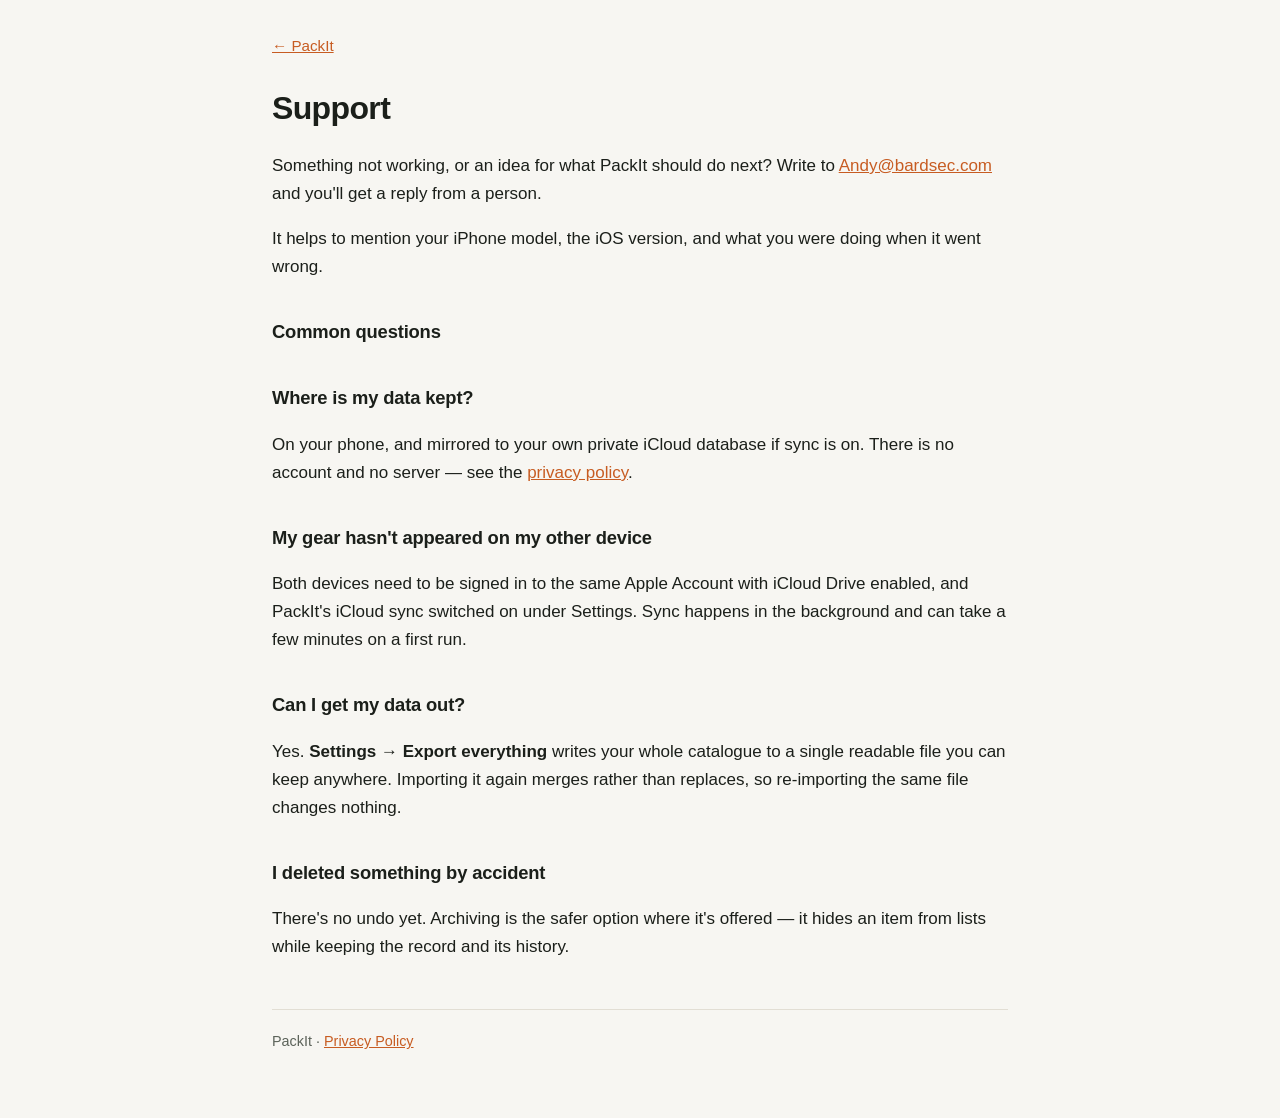
==== support/index.html @ 6f883cd9 "PackIt public pages: privacy policy and support Served by GitHub Pages at packit.bardsec.com. Separa" ====
<!doctype html>
<html lang="en">
<head>
<meta charset="utf-8">
<meta name="viewport" content="width=device-width, initial-scale=1">
<title>PackIt — Support</title>
<link rel="stylesheet" href="/style.css">
</head>
<body>
<main>
  <a class="back" href="/">&larr; PackIt</a>
  <h1>Support</h1>

  <p>Something not working, or an idea for what PackIt should do next? Write to
     <a href="mailto:andy@bardsec.com">Andy@bardsec.com</a> and you'll get a reply from a person.</p>
  <p>It helps to mention your iPhone model, the iOS version, and what you were doing when it
     went wrong.</p>

  <h2>Common questions</h2>

  <h2>Where is my data kept?</h2>
  <p>On your phone, and mirrored to your own private iCloud database if sync is on. There is
     no account and no server — see the <a href="/privacy">privacy policy</a>.</p>

  <h2>My gear hasn't appeared on my other device</h2>
  <p>Both devices need to be signed in to the same Apple Account with iCloud Drive enabled,
     and PackIt's iCloud sync switched on under Settings. Sync happens in the background and
     can take a few minutes on a first run.</p>

  <h2>Can I get my data out?</h2>
  <p>Yes. <strong>Settings &rarr; Export everything</strong> writes your whole catalogue to a
     single readable file you can keep anywhere. Importing it again merges rather than
     replaces, so re-importing the same file changes nothing.</p>

  <h2>I deleted something by accident</h2>
  <p>There's no undo yet. Archiving is the safer option where it's offered — it hides an item
     from lists while keeping the record and its history.</p>

  <footer>PackIt &middot; <a href="/privacy">Privacy Policy</a></footer>
</main>
</body>
</html>
---- style.css ----
/* Deliberately small: two legal pages don't need a build step or a framework. */
:root {
  color-scheme: light dark;
  --ink: #1b1f1a;
  --muted: #5c635a;
  --ground: #f7f6f2;
  --card: #fff;
  --rule: #e2ded4;
  --accent: #c75c22;
}
@media (prefers-color-scheme: dark) {
  :root {
    --ink: #e8e6e0; --muted: #a1a79c; --ground: #12140f;
    --card: #1c1f19; --rule: #33372e; --accent: #e0874a;
  }
}
* { box-sizing: border-box; }
body {
  margin: 0;
  background: var(--ground);
  color: var(--ink);
  font: 17px/1.65 -apple-system, BlinkMacSystemFont, "Segoe UI", Roboto, Helvetica, Arial, sans-serif;
  padding: 2rem 1.25rem 4rem;
}
main { max-width: 46rem; margin: 0 auto; }
h1 { font-size: 2rem; letter-spacing: -0.02em; margin: 0 0 .35rem; }
h2 { font-size: 1.15rem; margin: 2.25rem 0 .5rem; letter-spacing: -0.01em; }
.lede { color: var(--muted); font-size: 1.1rem; margin: 0 0 1.5rem; }
.updated { color: var(--muted); font-size: .9rem; margin: 0 0 2rem; }
p, li { color: var(--ink); }
ul { padding-left: 1.15rem; }
li { margin: .35rem 0; }
a { color: var(--accent); }
nav { display: flex; gap: 1.25rem; margin: 2rem 0 0; }
footer { margin-top: 3rem; padding-top: 1.25rem; border-top: 1px solid var(--rule); color: var(--muted); font-size: .9rem; }
.back { display: inline-block; margin-bottom: 1.5rem; font-size: .95rem; }
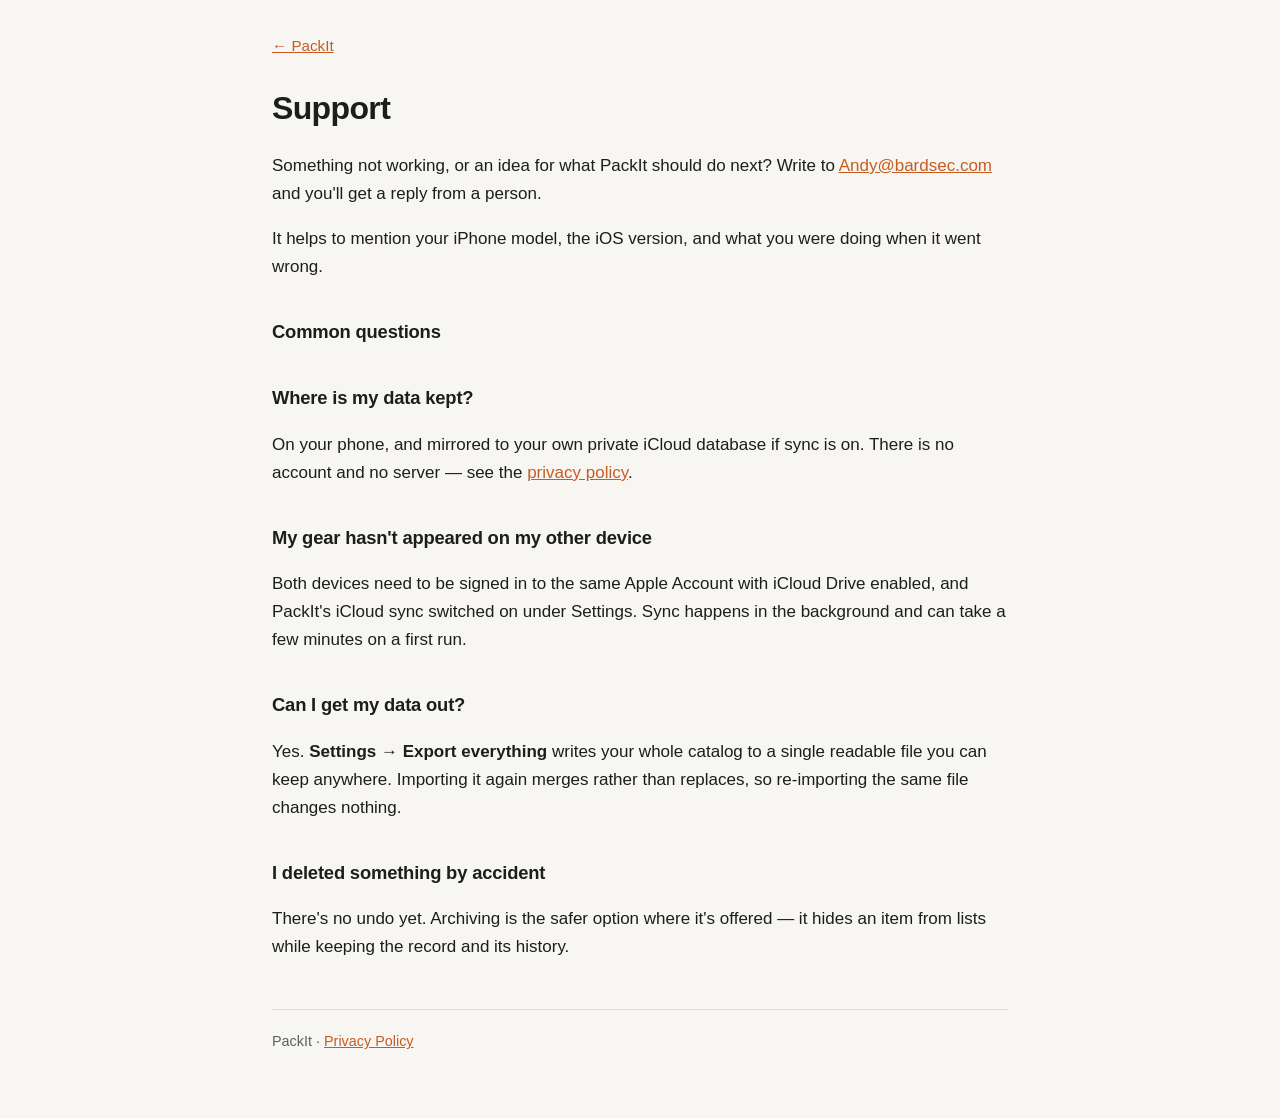
==== commit c12412e6: "US spelling, and first person for a solo developer 'We cannot read it' reads as boilerplate from a c" ====
--- a/support/index.html
+++ b/support/index.html
@@ -28,7 +28,7 @@
      can take a few minutes on a first run.</p>
 
   <h2>Can I get my data out?</h2>
-  <p>Yes. <strong>Settings &rarr; Export everything</strong> writes your whole catalogue to a
+  <p>Yes. <strong>Settings &rarr; Export everything</strong> writes your whole catalog to a
      single readable file you can keep anywhere. Importing it again merges rather than
      replaces, so re-importing the same file changes nothing.</p>
 
